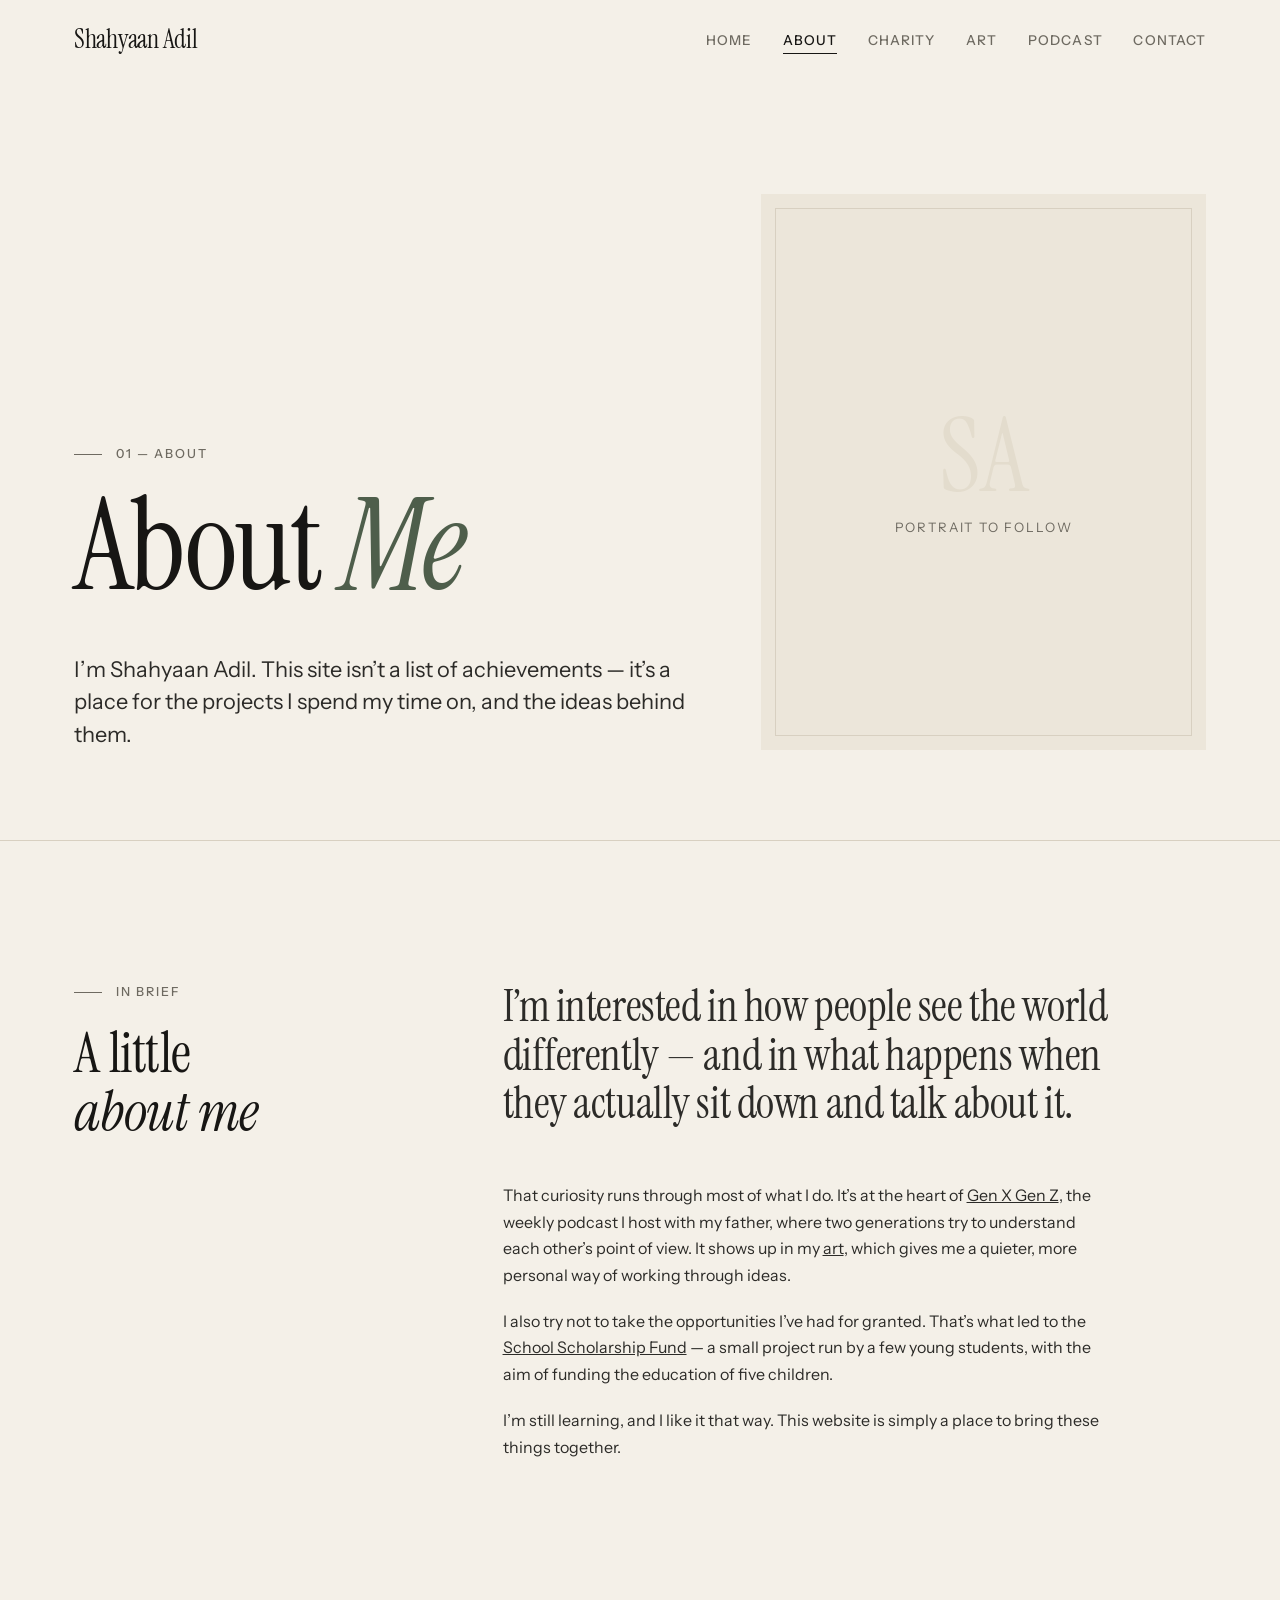
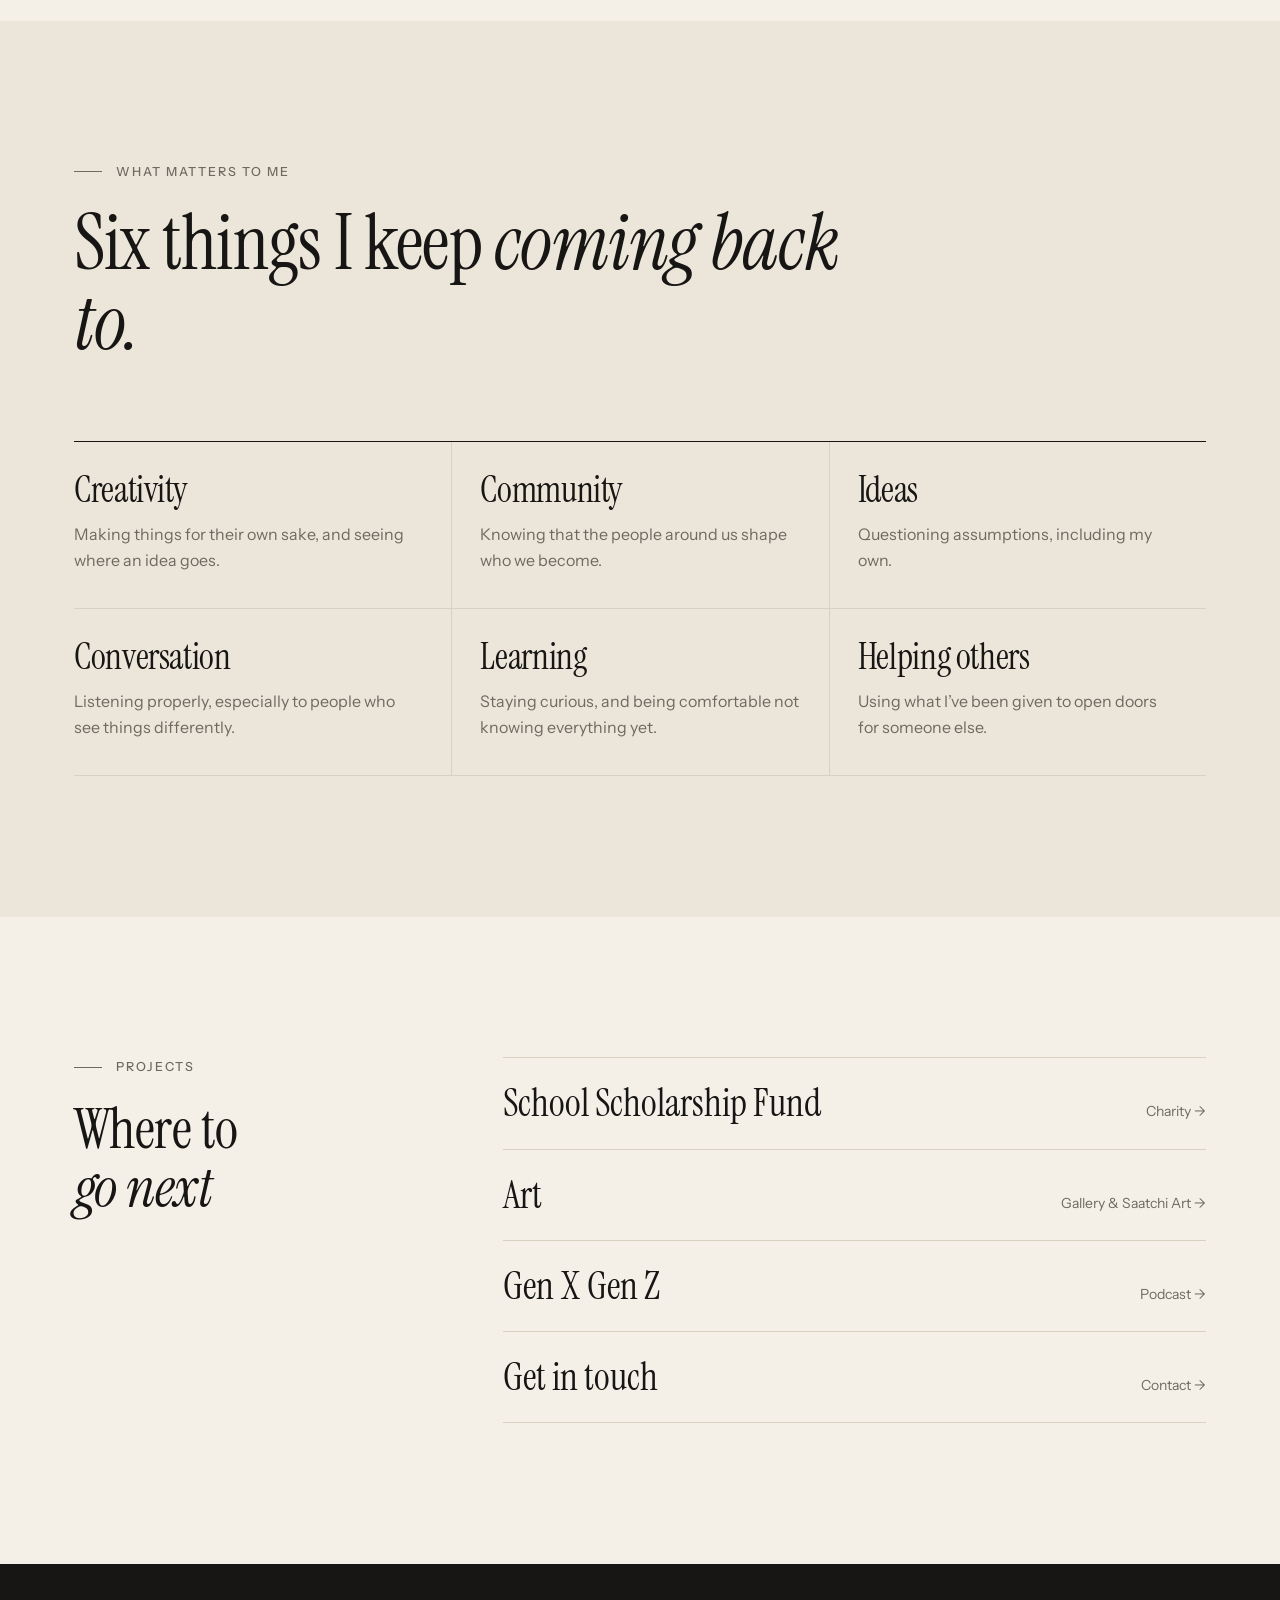
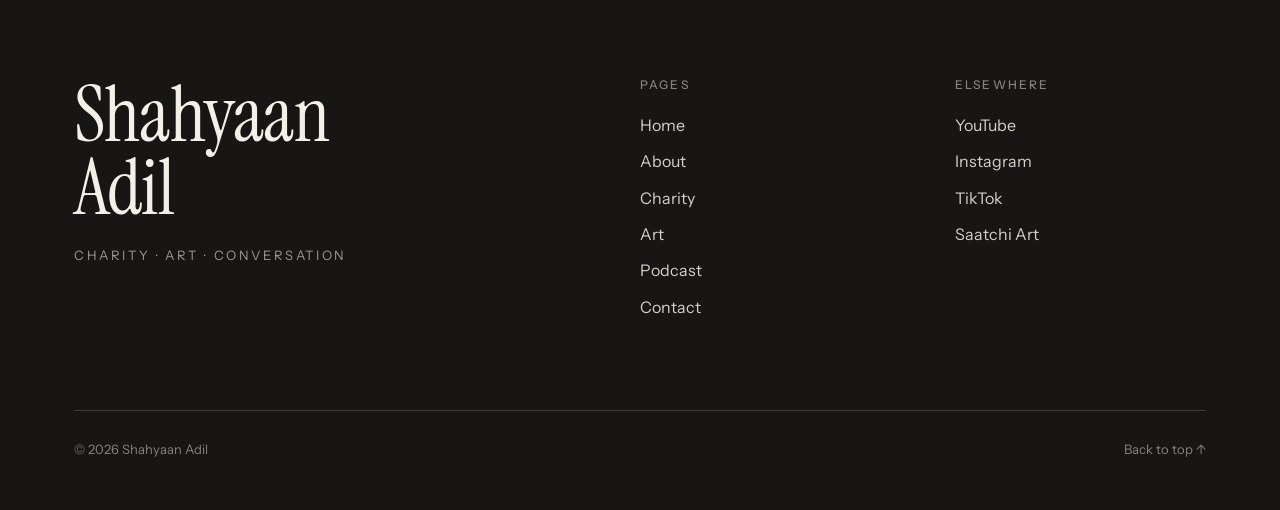
==== about/index.html @ b385e1f0 "Move About page into about/ folder" ====
<!DOCTYPE html>
<html lang="en-GB">
<head>
  <meta charset="utf-8">
  <meta name="viewport" content="width=device-width, initial-scale=1">
  <title>About Me | Shahyaan Adil</title>
  <meta name="description" content="About Shahyaan Adil — creativity, community, ideas and conversation, and the projects that bring them together.">
  <link rel="canonical" href="https://www.shahyaanadil.com/about/">

  <meta property="og:type" content="website">
  <meta property="og:site_name" content="Shahyaan Adil">
  <meta property="og:title" content="About Me | Shahyaan Adil">
  <meta property="og:description" content="About Shahyaan Adil — creativity, community, ideas and conversation, and the projects that bring them together.">
  <meta property="og:url" content="https://www.shahyaanadil.com/about/">
  <meta property="og:locale" content="en_GB">
  <meta name="twitter:card" content="summary">
  <meta name="twitter:title" content="About Me | Shahyaan Adil">
  <meta name="twitter:description" content="About Shahyaan Adil — creativity, community, ideas and conversation, and the projects that bring them together.">

  <meta name="theme-color" content="#F4F0E8">
  <link rel="icon" href="../assets/favicon.svg" type="image/svg+xml">

  <link rel="preconnect" href="https://fonts.googleapis.com">
  <link rel="preconnect" href="https://fonts.gstatic.com" crossorigin>
  <link rel="stylesheet" href="https://fonts.googleapis.com/css2?family=Instrument+Sans:wght@400;500;600&amp;family=Instrument+Serif:ital@0;1&amp;display=swap">
  <link rel="stylesheet" href="../style.css">
  <script>document.documentElement.classList.add("js");</script>
</head>
<body>
  <a class="skip" href="#main">Skip to content</a>

  <header class="site-header">
    <div class="wrap header-inner">
      <a class="wordmark" href="../">Shahyaan Adil</a>
      <button class="nav-toggle" type="button" aria-expanded="false" aria-controls="site-nav">
        <span class="nav-toggle-label">Menu</span><span class="bars" aria-hidden="true"></span>
      </button>
      <nav id="site-nav" class="site-nav" aria-label="Main">
        <ul>
        <li><a href="../">Home</a></li>
        <li><a href="../about/" aria-current="page">About</a></li>
        <li><a href="../charity/">Charity</a></li>
        <li><a href="../art/">Art</a></li>
        <li><a href="../podcast/">Podcast</a></li>
        <li><a href="../contact/">Contact</a></li>
        </ul>
      </nav>
    </div>
  </header>

  <main id="main">
    <section class="page-hero">
      <div class="wrap page-hero__grid">
        <div>
          <p class="eyebrow reveal">01 — About</p>
          <h1 class="reveal d1">About <em>Me</em></h1>
          <p class="lede reveal d2">I&rsquo;m Shahyaan Adil. This site isn&rsquo;t a list of achievements &mdash; it&rsquo;s a place for the projects I spend my time on, and the ideas behind them.</p>
        </div>

        <!--
          PORTRAIT
          To add your photograph:
          1. Upload it to the assets folder, e.g. assets/portrait.jpg
          2. Replace the <div class="portrait__placeholder">…</div> below with:
             <img src="../assets/portrait.jpg" alt="Portrait of Shahyaan Adil">
        -->
        <figure class="portrait reveal d2" style="margin:0">
          <div class="portrait__placeholder">
            <span class="initials" aria-hidden="true">SA</span>
            <span>Portrait to follow</span>
          </div>
        </figure>
      </div>
    </section>

    <section class="section section--rule">
      <div class="wrap split">
        <div class="split__label reveal">
          <p class="eyebrow">In brief</p>
          <h2>A little<br><em>about me</em></h2>
        </div>
        <div class="prose reveal d1">
          <p class="serif-lg">I&rsquo;m interested in how people see the world differently &mdash; and in what happens when they actually sit down and talk about it.</p>
          <p>That curiosity runs through most of what I do. It&rsquo;s at the heart of <a href="../podcast/">Gen X Gen Z</a>, the weekly podcast I host with my father, where two generations try to understand each other&rsquo;s point of view. It shows up in my <a href="../art/">art</a>, which gives me a quieter, more personal way of working through ideas.</p>
          <p>I also try not to take the opportunities I&rsquo;ve had for granted. That&rsquo;s what led to the <a href="../charity/">School Scholarship Fund</a> &mdash; a small project run by a few young students, with the aim of funding the education of five children.</p>
          <p>I&rsquo;m still learning, and I like it that way. This website is simply a place to bring these things together.</p>
        </div>
      </div>
    </section>

    <section class="section section--panel">
      <div class="wrap">
        <div class="section-head reveal">
          <p class="eyebrow">What matters to me</p>
          <h2>Six things I keep <em>coming back to.</em></h2>
        </div>
        <ul class="values">
          <li class="reveal"><h3>Creativity</h3><p>Making things for their own sake, and seeing where an idea goes.</p></li>
          <li class="reveal d1"><h3>Community</h3><p>Knowing that the people around us shape who we become.</p></li>
          <li class="reveal d2"><h3>Ideas</h3><p>Questioning assumptions, including my own.</p></li>
          <li class="reveal"><h3>Conversation</h3><p>Listening properly, especially to people who see things differently.</p></li>
          <li class="reveal d1"><h3>Learning</h3><p>Staying curious, and being comfortable not knowing everything yet.</p></li>
          <li class="reveal d2"><h3>Helping others</h3><p>Using what I&rsquo;ve been given to open doors for someone else.</p></li>
        </ul>
      </div>
    </section>

    <section class="section">
      <div class="wrap split">
        <div class="split__label reveal">
          <p class="eyebrow">Projects</p>
          <h2>Where to<br><em>go next</em></h2>
        </div>
        <ul class="project-links reveal d1">
          <li><a href="../charity/"><span class="name">School Scholarship Fund</span><span class="meta">Charity &rarr;</span></a></li>
          <li><a href="../art/"><span class="name">Art</span><span class="meta">Gallery &amp; Saatchi Art &rarr;</span></a></li>
          <li><a href="../podcast/"><span class="name">Gen X Gen Z</span><span class="meta">Podcast &rarr;</span></a></li>
          <li><a href="../contact/"><span class="name">Get in touch</span><span class="meta">Contact &rarr;</span></a></li>
        </ul>
      </div>
    </section>
  </main>

  <footer class="site-footer">
    <div class="wrap">
      <div class="footer-top">
        <div class="footer-brand">
          <a class="footer-mark" href="../">Shahyaan<br>Adil</a>
          <p class="footer-line">Charity · Art · Conversation</p>
        </div>
        <nav class="footer-col" aria-label="Footer">
          <h2>Pages</h2>
          <ul>
            <li><a href="../">Home</a></li>
            <li><a href="../about/">About</a></li>
            <li><a href="../charity/">Charity</a></li>
            <li><a href="../art/">Art</a></li>
            <li><a href="../podcast/">Podcast</a></li>
            <li><a href="../contact/">Contact</a></li>
          </ul>
        </nav>
        <div class="footer-col">
          <h2>Elsewhere</h2>
          <ul>
            <li><a href="https://www.youtube.com/@GenXGenZPod" target="_blank" rel="noopener">YouTube</a></li>
            <li><a href="https://www.instagram.com/genxgenzpod/" target="_blank" rel="noopener">Instagram</a></li>
            <li><a href="https://www.tiktok.com/@genxgenzpod" target="_blank" rel="noopener">TikTok</a></li>
            <li><a href="https://www.saatchiart.com/account/profile/2300161" target="_blank" rel="noopener">Saatchi Art</a></li>
          </ul>
        </div>
      </div>
      <div class="footer-bottom">
        <p>&copy; 2026 Shahyaan Adil</p>
        <p><a href="#main">Back to top &uarr;</a></p>
      </div>
    </div>
  </footer>

  <script src="../script.js" defer></script>
</body>
</html>
---- style.css ----
/* =========================================================
   Shahyaan Adil — shared stylesheet
   Used by every page. Edit colours and fonts in :root below.
   ========================================================= */

:root {
  --paper: #F4F0E8;      /* warm off-white background */
  --paper-2: #ECE6DA;    /* slightly deeper panel tone */
  --paper-3: #E3DCCD;
  --ink: #171614;        /* near-black */
  --charcoal: #2C2B28;
  --muted: #6E6A61;      /* secondary text */
  --line: #D8D0C1;       /* hairlines */
  --accent: #4E5E4B;     /* muted green */
  --accent-deep: #3B4939;
  --accent-soft: #DDE1D3;

  --serif: "Instrument Serif", "Iowan Old Style", "Palatino Linotype", Georgia, serif;
  --sans: "Instrument Sans", system-ui, -apple-system, "Segoe UI", Roboto, sans-serif;

  --wrap: 1260px;
  --gutter: clamp(20px, 5vw, 64px);
  --section: clamp(72px, 11vw, 160px);
  --ease: cubic-bezier(.2, .7, .2, 1);
}

/* ---------- Base ---------- */
*, *::before, *::after { box-sizing: border-box; }

html { -webkit-text-size-adjust: 100%; scroll-behavior: smooth; }

body {
  margin: 0;
  background: var(--paper);
  color: var(--ink);
  font-family: var(--sans);
  font-size: clamp(16px, 1.05vw, 18px);
  line-height: 1.65;
  -webkit-font-smoothing: antialiased;
  -moz-osx-font-smoothing: grayscale;
  overflow-x: hidden;
  text-rendering: optimizeLegibility;
}

img, video, iframe { max-width: 100%; display: block; }
img { height: auto; }

a { color: inherit; }

h1, h2, h3, h4 {
  font-family: var(--serif);
  font-weight: 400;
  line-height: 1.04;
  letter-spacing: -0.01em;
  margin: 0;
  overflow-wrap: break-word;
}

p { margin: 0 0 1.1em; }
p:last-child { margin-bottom: 0; }

em { font-style: italic; }

::selection { background: var(--accent); color: var(--paper); }

:focus-visible { outline: 2px solid var(--accent); outline-offset: 4px; }

.wrap {
  width: 100%;
  max-width: var(--wrap);
  margin: 0 auto;
  padding: 0 var(--gutter);
}

.visually-hidden {
  position: absolute !important;
  width: 1px; height: 1px;
  overflow: hidden; clip: rect(0 0 0 0);
  white-space: nowrap;
}

.skip {
  position: absolute; left: -9999px; top: 0;
  background: var(--ink); color: var(--paper);
  padding: 10px 16px; z-index: 300; text-decoration: none;
}
.skip:focus { left: 16px; top: 16px; }

/* ---------- Small type ---------- */
.eyebrow {
  font-size: 12.5px;
  font-weight: 500;
  letter-spacing: .16em;
  text-transform: uppercase;
  color: var(--muted);
  margin: 0 0 22px;
  display: flex;
  align-items: center;
  gap: 14px;
}
.eyebrow::before {
  content: "";
  width: 28px; height: 1px;
  background: currentColor;
  flex: none;
}

.lede {
  font-size: clamp(19px, 1.7vw, 24px);
  line-height: 1.5;
  color: var(--charcoal);
  max-width: 34em;
}

.prose { max-width: 38em; color: var(--charcoal); }
.prose p { margin-bottom: 1.25em; }

.serif-lg {
  font-family: var(--serif);
  font-size: clamp(30px, 3.4vw, 48px);
  line-height: 1.12;
  letter-spacing: -0.01em;
}

/* ---------- Header & navigation ---------- */
.site-header {
  position: sticky;
  top: 0;
  z-index: 100;
  border-bottom: 1px solid transparent;
  transition: border-color .3s var(--ease);
}
/* Blur lives on a pseudo-element so the mobile menu can be position: fixed */
.site-header::before {
  content: "";
  position: absolute; inset: 0;
  background: rgba(244, 240, 232, .86);
  -webkit-backdrop-filter: saturate(1.2) blur(12px);
  backdrop-filter: saturate(1.2) blur(12px);
  z-index: -1;
}
.site-header.is-scrolled { border-bottom-color: var(--line); }

.header-inner {
  display: flex;
  align-items: center;
  justify-content: space-between;
  height: 78px;
  gap: 24px;
}

.wordmark {
  font-family: var(--serif);
  font-size: 26px;
  line-height: 1;
  text-decoration: none;
  letter-spacing: -0.01em;
  white-space: nowrap;
  position: relative;
  z-index: 102;
}

.site-nav ul {
  list-style: none;
  margin: 0; padding: 0;
  display: flex;
  gap: clamp(18px, 2.4vw, 38px);
}
.site-nav a {
  font-size: 13.5px;
  font-weight: 500;
  letter-spacing: .08em;
  text-transform: uppercase;
  text-decoration: none;
  color: var(--muted);
  position: relative;
  padding: 6px 0;
  transition: color .3s var(--ease);
}
.site-nav a::after {
  content: "";
  position: absolute; left: 0; right: 0; bottom: 0;
  height: 1px;
  background: currentColor;
  transform: scaleX(0);
  transform-origin: right;
  transition: transform .5s var(--ease);
}
.site-nav a:hover,
.site-nav a[aria-current="page"] { color: var(--ink); }
.site-nav a:hover::after,
.site-nav a[aria-current="page"]::after { transform: scaleX(1); transform-origin: left; }

.nav-toggle { display: none; }

@media (max-width: 880px) {
  .nav-toggle {
    display: inline-flex;
    align-items: center;
    gap: 12px;
    background: none; border: 0;
    padding: 12px 0;
    font: inherit;
    font-size: 12.5px;
    font-weight: 500;
    letter-spacing: .14em;
    text-transform: uppercase;
    color: var(--ink);
    cursor: pointer;
    position: relative;
    z-index: 102;
  }
  .bars { width: 24px; height: 10px; position: relative; display: block; }
  .bars::before, .bars::after {
    content: "";
    position: absolute; left: 0; right: 0;
    height: 1.5px;
    background: currentColor;
    transition: transform .45s var(--ease), top .45s var(--ease);
  }
  .bars::before { top: 0; }
  .bars::after { top: 8.5px; }
  .nav-open .bars::before { top: 4.25px; transform: rotate(45deg); }
  .nav-open .bars::after { top: 4.25px; transform: rotate(-45deg); }

  .site-nav {
    position: fixed; inset: 0;
    background: var(--paper);
    z-index: 101;
    display: flex;
    flex-direction: column;
    justify-content: center;
    padding: 110px var(--gutter) 56px;
    opacity: 0;
    visibility: hidden;
    transition: opacity .4s var(--ease), visibility 0s linear .4s;
    overflow-y: auto;
  }
  .nav-open .site-nav {
    opacity: 1;
    visibility: visible;
    transition: opacity .4s var(--ease);
  }
  .site-nav ul { flex-direction: column; gap: 2px; }
  .site-nav li {
    transform: translateY(14px);
    opacity: 0;
    transition: transform .55s var(--ease), opacity .55s var(--ease);
  }
  .nav-open .site-nav li { transform: none; opacity: 1; }
  .nav-open .site-nav li:nth-child(2) { transition-delay: .04s; }
  .nav-open .site-nav li:nth-child(3) { transition-delay: .08s; }
  .nav-open .site-nav li:nth-child(4) { transition-delay: .12s; }
  .nav-open .site-nav li:nth-child(5) { transition-delay: .16s; }
  .nav-open .site-nav li:nth-child(6) { transition-delay: .20s; }

  .site-nav a {
    font-family: var(--serif);
    font-size: clamp(42px, 12vw, 68px);
    font-weight: 400;
    text-transform: none;
    letter-spacing: -0.01em;
    line-height: 1.12;
    color: var(--ink);
    display: inline-block;
  }
  .site-nav a::after { bottom: 8px; }
  .site-nav a[aria-current="page"] { font-style: italic; color: var(--accent); }

  body.nav-open { overflow: hidden; }
}

/* ---------- Buttons & links ---------- */
.btn {
  display: inline-flex;
  align-items: center;
  gap: 14px;
  padding: 17px 28px;
  border: 1px solid var(--ink);
  background: var(--ink);
  color: var(--paper);
  font-family: var(--sans);
  font-size: 15px;
  font-weight: 500;
  letter-spacing: .02em;
  text-decoration: none;
  border-radius: 999px;
  transition: background .35s var(--ease), color .35s var(--ease), border-color .35s var(--ease);
  max-width: 100%;
}
.btn .arrow { transition: transform .4s var(--ease); display: inline-block; }
.btn:hover { background: var(--accent); border-color: var(--accent); }
.btn:hover .arrow { transform: translateX(4px); }

.btn--ghost { background: transparent; color: var(--ink); }
.btn--ghost:hover { background: var(--ink); color: var(--paper); border-color: var(--ink); }

.btn--light { background: var(--paper); color: var(--ink); border-color: var(--paper); }
.btn--light:hover { background: transparent; color: var(--paper); border-color: var(--paper); }

.btn--ghost-light { background: transparent; color: var(--paper); border-color: rgba(244,240,232,.45); }
.btn--ghost-light:hover { background: var(--paper); color: var(--ink); border-color: var(--paper); }

.btn-row { display: flex; flex-wrap: wrap; gap: 12px; }

.text-link {
  display: inline-flex;
  align-items: center;
  gap: 10px;
  font-size: 14px;
  font-weight: 500;
  letter-spacing: .08em;
  text-transform: uppercase;
  text-decoration: none;
  padding-bottom: 4px;
  border-bottom: 1px solid currentColor;
}
.text-link .arrow { transition: transform .4s var(--ease); }
.text-link:hover .arrow { transform: translateX(4px); }

/* ---------- Page transitions & reveal ---------- */
main { animation: page-in .7s var(--ease) both; }
@keyframes page-in {
  from { opacity: 0; transform: translateY(8px); }
  to   { opacity: 1; transform: none; }
}

.js .reveal {
  opacity: 0;
  transform: translateY(22px);
  transition: opacity .9s var(--ease), transform .9s var(--ease);
}
.js .reveal.is-in { opacity: 1; transform: none; }
.js .reveal.d1 { transition-delay: .08s; }
.js .reveal.d2 { transition-delay: .16s; }
.js .reveal.d3 { transition-delay: .24s; }

@media (prefers-reduced-motion: reduce) {
  html { scroll-behavior: auto; }
  main { animation: none; }
  .js .reveal { opacity: 1; transform: none; transition: none; }
  *, *::before, *::after { transition-duration: .01ms !important; animation-duration: .01ms !important; }
}

/* ---------- Sections ---------- */
.section { padding: var(--section) 0; }
.section--tight { padding: calc(var(--section) * .6) 0; }
.section--rule { border-top: 1px solid var(--line); }
.section--panel { background: var(--paper-2); }
.section--dark { background: var(--ink); color: var(--paper); }
.section--dark .eyebrow { color: rgba(244,240,232,.6); }
.section--dark .lede, .section--dark .prose { color: rgba(244,240,232,.82); }

.section-head { margin-bottom: clamp(40px, 6vw, 80px); max-width: 52rem; }
.section-head h2 { font-size: clamp(40px, 6vw, 84px); }

/* Two-column editorial split: label on the left, content on the right */
.split {
  display: grid;
  grid-template-columns: minmax(0, 4fr) minmax(0, 8fr);
  gap: clamp(32px, 6vw, 96px);
  align-items: start;
}
.split__label { position: sticky; top: 110px; }
.split__label h2 { font-size: clamp(36px, 4.4vw, 60px); }

@media (max-width: 880px) {
  .split { grid-template-columns: 1fr; }
  .split__label { position: static; }
}

/* ---------- Home hero ---------- */
.hero { padding: clamp(56px, 10vw, 140px) 0 clamp(64px, 9vw, 120px); }

.display {
  font-size: clamp(54px, 14.2vw, 214px);
  line-height: .9;
  letter-spacing: -0.02em;
  text-transform: uppercase;
}
.display .line { display: block; }
.display em { font-style: italic; color: var(--accent); }
.display .line--indent { padding-left: clamp(0px, 14vw, 240px); }

.hero-foot {
  margin-top: clamp(48px, 7vw, 96px);
  padding-top: 28px;
  border-top: 1px solid var(--line);
  display: grid;
  grid-template-columns: minmax(0, 5fr) minmax(0, 7fr);
  gap: clamp(28px, 5vw, 80px);
  align-items: start;
}
.tagline {
  font-family: var(--serif);
  font-size: clamp(30px, 3.4vw, 46px);
  line-height: 1.1;
  margin: 0;
}
.tagline span { display: block; }
.tagline span:nth-child(2) { font-style: italic; color: var(--accent); }

@media (max-width: 760px) {
  .hero-foot { grid-template-columns: 1fr; }
  .display .line--indent { padding-left: 0; }
}

/* ---------- Home index (table of contents) ---------- */
.index-list { list-style: none; margin: 0; padding: 0; border-top: 1px solid var(--ink); }
.index-list a {
  display: grid;
  grid-template-columns: 64px minmax(0, 1fr) auto;
  align-items: baseline;
  gap: 16px;
  padding: clamp(22px, 3vw, 34px) 0;
  border-bottom: 1px solid var(--line);
  text-decoration: none;
  transition: padding .5s var(--ease), color .3s var(--ease);
}
.index-list .num { font-size: 13px; letter-spacing: .1em; color: var(--muted); }
.index-list .title { font-family: var(--serif); font-size: clamp(36px, 5.4vw, 76px); line-height: 1; }
.index-list .desc { font-size: 15px; color: var(--muted); text-align: right; max-width: 22em; }
.index-list a:hover { padding-left: 14px; color: var(--accent); }
.index-list a:hover .title { font-style: italic; }

@media (max-width: 760px) {
  .index-list a { grid-template-columns: 40px minmax(0, 1fr); }
  .index-list .desc { grid-column: 2; text-align: left; }
}

/* ---------- Home preview cards ---------- */
.previews {
  display: grid;
  grid-template-columns: repeat(12, minmax(0, 1fr));
  gap: clamp(14px, 1.6vw, 22px);
}
.card {
  position: relative;
  display: flex;
  flex-direction: column;
  justify-content: space-between;
  min-height: clamp(360px, 38vw, 520px);
  padding: clamp(26px, 3vw, 44px);
  text-decoration: none;
  background: var(--paper-2);
  overflow: hidden;
  isolation: isolate;
  transition: transform .6s var(--ease);
}
.card:hover { transform: translateY(-4px); }
.card__top { display: flex; justify-content: space-between; align-items: baseline; gap: 16px; }
.card__num { font-size: 12.5px; letter-spacing: .16em; text-transform: uppercase; opacity: .7; }
.card h3 { font-size: clamp(38px, 4.4vw, 64px); margin: 0 0 14px; }
.card p { max-width: 26em; opacity: .85; margin-bottom: 22px; }
.card .text-link { align-self: flex-start; }

.card--about   { grid-column: span 5; }
.card--charity { grid-column: span 7; background: var(--accent-soft); }
.card--art     { grid-column: span 7; background: var(--paper-3); }
.card--podcast { grid-column: span 5; background: var(--charcoal); color: var(--paper); }

.card__big {
  font-family: var(--serif);
  font-size: clamp(180px, 24vw, 360px);
  line-height: .8;
  color: var(--accent);
  position: absolute;
  right: clamp(16px, 3vw, 44px);
  top: clamp(40px, 4vw, 60px);
  z-index: -1;
  transition: transform .8s var(--ease);
}
.card--charity:hover .card__big { transform: translateY(-8px); }

.card__xz {
  font-family: var(--serif);
  font-size: clamp(90px, 10vw, 150px);
  line-height: .85;
  position: absolute;
  right: clamp(20px, 3vw, 44px);
  top: clamp(60px, 6vw, 84px);
  z-index: -1;
  opacity: .14;
  text-align: right;
}
.card__xz em { display: block; }

/* Frame motif for the art card (empty frames, not artwork) */
.frames {
  position: absolute;
  right: clamp(20px, 3vw, 44px);
  top: clamp(56px, 6vw, 80px);
  display: flex; gap: 12px; align-items: flex-end;
  z-index: -1;
}
.frames span {
  display: block;
  border: 1px solid rgba(23,22,20,.28);
  background: var(--paper);
  box-shadow: inset 0 0 0 8px var(--paper), inset 0 0 0 9px rgba(23,22,20,.12);
  transition: transform .8s var(--ease);
}
.frames span:nth-child(1) { width: clamp(64px, 7vw, 104px); height: clamp(84px, 9vw, 136px); }
.frames span:nth-child(2) { width: clamp(84px, 9vw, 140px); height: clamp(110px, 12vw, 180px); }
.frames span:nth-child(3) { width: clamp(54px, 6vw, 88px); height: clamp(54px, 6vw, 88px); }
.card--art:hover .frames span:nth-child(1) { transform: translateY(-6px); }
.card--art:hover .frames span:nth-child(2) { transform: translateY(-10px); }
.card--art:hover .frames span:nth-child(3) { transform: translateY(-4px); }

@media (max-width: 960px) {
  .card--about, .card--charity, .card--art, .card--podcast { grid-column: span 12; }
  .card { min-height: 380px; }
}
@media (max-width: 520px) {
  .frames { opacity: .5; }
}

/* ---------- Pull quote band ---------- */
.quote-band { text-align: center; }
.quote-band blockquote {
  margin: 0 auto;
  max-width: 18em;
  font-family: var(--serif);
  font-size: clamp(34px, 5.4vw, 78px);
  line-height: 1.06;
  letter-spacing: -0.01em;
}
.quote-band blockquote em { color: var(--accent); }
.quote-band cite {
  display: block;
  margin-top: 28px;
  font-family: var(--sans);
  font-style: normal;
  font-size: 13px;
  letter-spacing: .16em;
  text-transform: uppercase;
  color: var(--muted);
}

/* ---------- Inner page hero ---------- */
.page-hero { padding: clamp(56px, 9vw, 130px) 0 clamp(48px, 7vw, 96px); }
.page-hero h1 {
  font-size: clamp(54px, 10vw, 156px);
  line-height: .92;
  letter-spacing: -0.02em;
  margin-bottom: clamp(28px, 4vw, 48px);
}
.page-hero h1 em { color: var(--accent); }
.page-hero .subtitle {
  font-family: var(--serif);
  font-style: italic;
  font-size: clamp(26px, 3vw, 40px);
  line-height: 1.15;
  margin: -12px 0 28px;
  color: var(--charcoal);
}
.page-hero__grid {
  display: grid;
  grid-template-columns: minmax(0, 7fr) minmax(0, 5fr);
  gap: clamp(28px, 5vw, 80px);
  align-items: end;
}
@media (max-width: 880px) {
  .page-hero__grid { grid-template-columns: 1fr; }
}

/* ---------- About ---------- */
.portrait {
  aspect-ratio: 4 / 5;
  background: var(--paper-2);
  position: relative;
  overflow: hidden;
}
.portrait img { width: 100%; height: 100%; object-fit: cover; }
.portrait__placeholder {
  position: absolute; inset: 14px;
  border: 1px solid var(--line);
  display: flex; flex-direction: column;
  align-items: center; justify-content: center;
  text-align: center; gap: 8px;
  color: var(--muted);
  font-size: 13px; letter-spacing: .14em; text-transform: uppercase;
}
.portrait__placeholder .initials {
  font-family: var(--serif);
  font-size: clamp(64px, 8vw, 110px);
  letter-spacing: 0;
  text-transform: none;
  color: var(--paper-3);
  line-height: 1;
}

.values {
  list-style: none; margin: 0; padding: 0;
  display: grid;
  grid-template-columns: repeat(3, minmax(0, 1fr));
  border-top: 1px solid var(--ink);
}
.values li {
  padding: 30px 28px 34px 0;
  border-bottom: 1px solid var(--line);
}
.values li:not(:nth-child(3n+1)) { padding-left: 28px; border-left: 1px solid var(--line); }
.values h3 { font-size: clamp(30px, 2.8vw, 40px); margin-bottom: 12px; }
.values p { color: var(--muted); font-size: 16px; }
@media (max-width: 880px) {
  .values { grid-template-columns: 1fr 1fr; }
  .values li:not(:nth-child(3n+1)) { padding-left: 0; border-left: 0; }
  .values li:nth-child(2n) { padding-left: 24px; border-left: 1px solid var(--line); }
}
@media (max-width: 560px) {
  .values { grid-template-columns: 1fr; }
  .values li:nth-child(2n) { padding-left: 0; border-left: 0; }
}

.project-links { list-style: none; margin: 0; padding: 0; border-top: 1px solid var(--line); }
.project-links a {
  display: flex; justify-content: space-between; align-items: baseline; gap: 20px;
  padding: 24px 0;
  border-bottom: 1px solid var(--line);
  text-decoration: none;
  transition: color .3s var(--ease), padding .5s var(--ease);
}
.project-links .name { font-family: var(--serif); font-size: clamp(28px, 3vw, 42px); line-height: 1.1; }
.project-links .meta { font-size: 14px; color: var(--muted); text-align: right; }
.project-links a:hover { color: var(--accent); padding-left: 10px; }

/* ---------- Charity ---------- */
.pillars {
  display: grid;
  grid-template-columns: repeat(4, minmax(0, 1fr));
  border-top: 1px solid var(--ink);
  border-bottom: 1px solid var(--line);
}
.pillar {
  padding: clamp(28px, 3vw, 44px) clamp(18px, 2vw, 32px) clamp(28px, 3vw, 40px);
  display: flex; flex-direction: column; justify-content: space-between;
  min-height: clamp(200px, 20vw, 290px);
}
.pillar + .pillar { border-left: 1px solid var(--line); }
.pillar:first-child { padding-left: 0; }
.pillar__label { font-size: 12.5px; letter-spacing: .16em; text-transform: uppercase; color: var(--muted); }
.pillar__word { font-family: var(--serif); font-size: clamp(34px, 3.6vw, 54px); line-height: 1; }
.pillar__num { font-family: var(--serif); font-size: clamp(110px, 13vw, 200px); line-height: .78; color: var(--accent); }
.pillar__num small { font-size: .26em; color: var(--ink); margin-left: 10px; letter-spacing: 0; }
@media (max-width: 880px) {
  .pillars { grid-template-columns: 1fr 1fr; }
  .pillar:nth-child(3) { border-left: 0; padding-left: 0; }
  .pillar:nth-child(n+3) { border-top: 1px solid var(--line); }
  .pillar:nth-child(2), .pillar:nth-child(4) { padding-right: 0; }
}
@media (max-width: 520px) {
  .pillars { grid-template-columns: 1fr; }
  .pillar { padding-left: 0; padding-right: 0; min-height: 0; gap: 28px; }
  .pillar + .pillar { border-left: 0; border-top: 1px solid var(--line); }
}

.statement {
  margin: 0;
  padding: 0 0 0 clamp(20px, 3vw, 40px);
  border-left: 1px solid var(--accent);
}
.statement p {
  font-family: var(--serif);
  font-size: clamp(22px, 2.2vw, 30px);
  line-height: 1.32;
  color: var(--ink);
  margin-bottom: .8em;
}
.statement p:first-child::first-letter { color: var(--accent); }

.support-grid {
  list-style: none; margin: 0; padding: 0;
  display: grid;
  grid-template-columns: repeat(4, minmax(0, 1fr));
  gap: clamp(14px, 1.6vw, 22px);
}
.support-grid li {
  background: var(--paper);
  padding: clamp(24px, 2.6vw, 36px);
  display: flex; flex-direction: column; gap: 18px;
  min-height: 260px;
}
.support-grid .n { font-size: 13px; letter-spacing: .12em; color: var(--accent); font-weight: 600; }
.support-grid h3 { font-size: clamp(28px, 2.6vw, 38px); margin-top: auto; }
.support-grid p { color: var(--muted); font-size: 16px; }
@media (max-width: 960px) { .support-grid { grid-template-columns: 1fr 1fr; } }
@media (max-width: 520px) { .support-grid { grid-template-columns: 1fr; } .support-grid li { min-height: 0; } }

.callout {
  display: grid;
  grid-template-columns: minmax(0, 7fr) minmax(0, 5fr);
  gap: clamp(28px, 5vw, 80px);
  align-items: end;
}
.callout h2 { font-size: clamp(38px, 5.4vw, 76px); }
@media (max-width: 880px) { .callout { grid-template-columns: 1fr; align-items: start; } }

/* ---------- Art gallery ---------- */
/* Masonry columns: any image shape (portrait, landscape, square) sits naturally */
.gallery {
  columns: 3 280px;
  column-gap: clamp(16px, 2vw, 28px);
}
.artwork {
  break-inside: avoid;
  margin: 0 0 clamp(28px, 3.4vw, 48px);
}
.artwork img {
  width: 100%;
  background: var(--paper-2);
  cursor: zoom-in;
  transition: opacity .4s var(--ease);
}
.artwork img:hover { opacity: .92; }
.art-placeholder {
  position: relative;
  background: var(--paper-2);
  width: 100%;
}
.art-placeholder::before {
  content: "";
  position: absolute; inset: 12px;
  border: 1px solid var(--line);
}
.art-placeholder span {
  position: absolute; inset: 0;
  display: flex; align-items: center; justify-content: center;
  font-size: 12px; letter-spacing: .16em; text-transform: uppercase;
  color: var(--muted);
}
.artwork figcaption {
  display: flex; justify-content: space-between; gap: 16px;
  padding-top: 14px;
  font-size: 14px;
  color: var(--muted);
}
.artwork figcaption strong {
  font-family: var(--serif);
  font-weight: 400;
  font-size: 21px;
  color: var(--ink);
  line-height: 1.2;
}

.saatchi-band {
  display: flex; flex-wrap: wrap;
  justify-content: space-between; align-items: center;
  gap: 28px;
}
.saatchi-band h2 { font-size: clamp(34px, 4.6vw, 64px); max-width: 14em; }

/* Lightbox */
.lightbox {
  position: fixed; inset: 0; z-index: 400;
  background: rgba(23,22,20,.94);
  display: flex; align-items: center; justify-content: center;
  padding: clamp(16px, 5vw, 64px);
  opacity: 0; visibility: hidden;
  transition: opacity .35s var(--ease), visibility 0s linear .35s;
}
.lightbox.is-open { opacity: 1; visibility: visible; transition: opacity .35s var(--ease); }
.lightbox img { max-height: 86vh; width: auto; max-width: 100%; object-fit: contain; }
.lightbox figure { margin: 0; text-align: center; }
.lightbox figcaption { color: rgba(244,240,232,.75); font-size: 14px; margin-top: 14px; }
.lightbox__close {
  position: absolute; top: 18px; right: 18px;
  background: none; border: 1px solid rgba(244,240,232,.4); color: var(--paper);
  border-radius: 999px; padding: 10px 18px;
  font: inherit; font-size: 13px; letter-spacing: .12em; text-transform: uppercase;
  cursor: pointer;
}
.lightbox__close:hover { background: var(--paper); color: var(--ink); }

/* ---------- Podcast ---------- */
.pod-hero { background: var(--ink); color: var(--paper); overflow: hidden; position: relative; }
.pod-hero .eyebrow { color: rgba(244,240,232,.6); }
.pod-hero h1 em { color: #A9B6A3; }
.pod-hero .subtitle { color: rgba(244,240,232,.9); }
.pod-hero .lede { color: rgba(244,240,232,.78); }
.pod-hero__glyphs {
  position: absolute;
  right: -2vw; bottom: -6vw;
  font-family: var(--serif);
  font-size: clamp(220px, 34vw, 520px);
  line-height: .8;
  color: rgba(244,240,232,.05);
  pointer-events: none;
  white-space: nowrap;
  user-select: none;
}
.pod-hero__glyphs em { color: rgba(169,182,163,.09); }
.pod-hero .wrap { position: relative; }

.hosts {
  display: flex; flex-wrap: wrap; align-items: baseline; gap: 6px 14px;
  font-size: 14px; letter-spacing: .12em; text-transform: uppercase;
  color: rgba(244,240,232,.65);
}
.hosts strong {
  font-family: var(--serif); font-weight: 400;
  font-size: clamp(24px, 2.4vw, 32px);
  letter-spacing: 0; text-transform: none;
  color: var(--paper);
}

.weekly {
  display: inline-flex; align-items: center; gap: 12px;
  font-size: 14px; font-weight: 500; letter-spacing: .1em; text-transform: uppercase;
}
.weekly::before {
  content: "";
  width: 8px; height: 8px; border-radius: 50%;
  background: #A9B6A3;
  box-shadow: 0 0 0 0 rgba(169,182,163,.6);
  animation: pulse 2.4s infinite;
}
@keyframes pulse {
  0% { box-shadow: 0 0 0 0 rgba(169,182,163,.55); }
  70% { box-shadow: 0 0 0 10px rgba(169,182,163,0); }
  100% { box-shadow: 0 0 0 0 rgba(169,182,163,0); }
}

.pod-copy p {
  font-family: var(--serif);
  font-size: clamp(22px, 2.2vw, 30px);
  line-height: 1.32;
  margin-bottom: .8em;
}
.pod-copy p.short { font-style: italic; color: var(--accent); }

.episodes {
  display: grid;
  grid-template-columns: repeat(3, minmax(0, 1fr));
  gap: clamp(16px, 2vw, 28px);
}
.episode h3 { font-size: 24px; margin-top: 16px; line-height: 1.2; }
.episode p { font-size: 15px; color: var(--muted); margin-top: 6px; }
.video-frame {
  position: relative;
  aspect-ratio: 16 / 9;
  background: var(--paper-3);
  overflow: hidden;
}
.video-frame iframe { position: absolute; inset: 0; width: 100%; height: 100%; border: 0; }
.video-frame .slot {
  position: absolute; inset: 0;
  display: flex; align-items: center; justify-content: center; gap: 12px;
  font-size: 12px; letter-spacing: .16em; text-transform: uppercase; color: var(--muted);
}
.video-frame .slot::before {
  content: "";
  width: 0; height: 0;
  border-left: 12px solid currentColor;
  border-top: 7px solid transparent;
  border-bottom: 7px solid transparent;
}
@media (max-width: 880px) { .episodes { grid-template-columns: 1fr 1fr; } }
@media (max-width: 560px) { .episodes { grid-template-columns: 1fr; } }

/* ---------- Contact ---------- */
.email-slot {
  font-family: var(--serif);
  font-size: clamp(32px, 4.6vw, 64px);
  line-height: 1.1;
  overflow-wrap: anywhere;
}
.email-slot a { text-decoration: none; border-bottom: 1px solid var(--line); transition: border-color .3s, color .3s; }
.email-slot a:hover { color: var(--accent); border-color: var(--accent); }
.email-slot .pending { color: var(--muted); font-style: italic; }

.link-list { list-style: none; margin: 0; padding: 0; border-top: 1px solid var(--ink); }
.link-list a {
  display: grid;
  grid-template-columns: minmax(0, 1fr) auto;
  align-items: baseline;
  gap: 4px 20px;
  padding: 24px 0;
  border-bottom: 1px solid var(--line);
  text-decoration: none;
  transition: color .3s var(--ease), padding .5s var(--ease);
}
.link-list .name { font-family: var(--serif); font-size: clamp(28px, 3vw, 42px); line-height: 1.1; }
.link-list .handle { font-size: 14px; color: var(--muted); }
.link-list .go { font-size: 20px; grid-row: 1 / span 2; grid-column: 2; align-self: center; transition: transform .4s var(--ease); }
.link-list a:hover { color: var(--accent); padding-left: 10px; }
.link-list a:hover .go { transform: translate(3px, -3px); }

/* ---------- Footer ---------- */
.site-footer {
  background: var(--ink);
  color: var(--paper);
  padding: clamp(64px, 9vw, 120px) 0 36px;
}
.footer-top {
  display: grid;
  grid-template-columns: minmax(0, 6fr) minmax(0, 3fr) minmax(0, 3fr);
  gap: clamp(36px, 5vw, 72px);
  padding-bottom: clamp(48px, 7vw, 96px);
  border-bottom: 1px solid rgba(244,240,232,.16);
}
.footer-mark {
  font-family: var(--serif);
  font-size: clamp(46px, 6vw, 88px);
  line-height: .95;
  letter-spacing: -0.01em;
  text-decoration: none;
  display: inline-block;
}
.footer-line {
  margin-top: 20px;
  font-size: 13px;
  letter-spacing: .2em;
  text-transform: uppercase;
  color: rgba(244,240,232,.6);
}
.footer-col h2 {
  font-family: var(--sans);
  font-size: 12px;
  font-weight: 500;
  letter-spacing: .18em;
  text-transform: uppercase;
  color: rgba(244,240,232,.5);
  margin-bottom: 20px;
}
.footer-col ul { list-style: none; margin: 0; padding: 0; display: grid; gap: 10px; }
.footer-col a {
  text-decoration: none;
  color: rgba(244,240,232,.86);
  font-size: 16px;
  transition: color .3s var(--ease);
}
.footer-col a:hover { color: #A9B6A3; }
.footer-bottom {
  display: flex; flex-wrap: wrap; justify-content: space-between; gap: 12px;
  padding-top: 28px;
  font-size: 13px;
  color: rgba(244,240,232,.5);
}
.footer-bottom a { text-decoration: none; }
.footer-bottom a:hover { color: var(--paper); }

@media (max-width: 760px) {
  .footer-top { grid-template-columns: 1fr 1fr; }
  .footer-brand { grid-column: 1 / -1; }
}

/* ---------- 404 ---------- */
.notfound { min-height: 62vh; display: flex; align-items: center; }
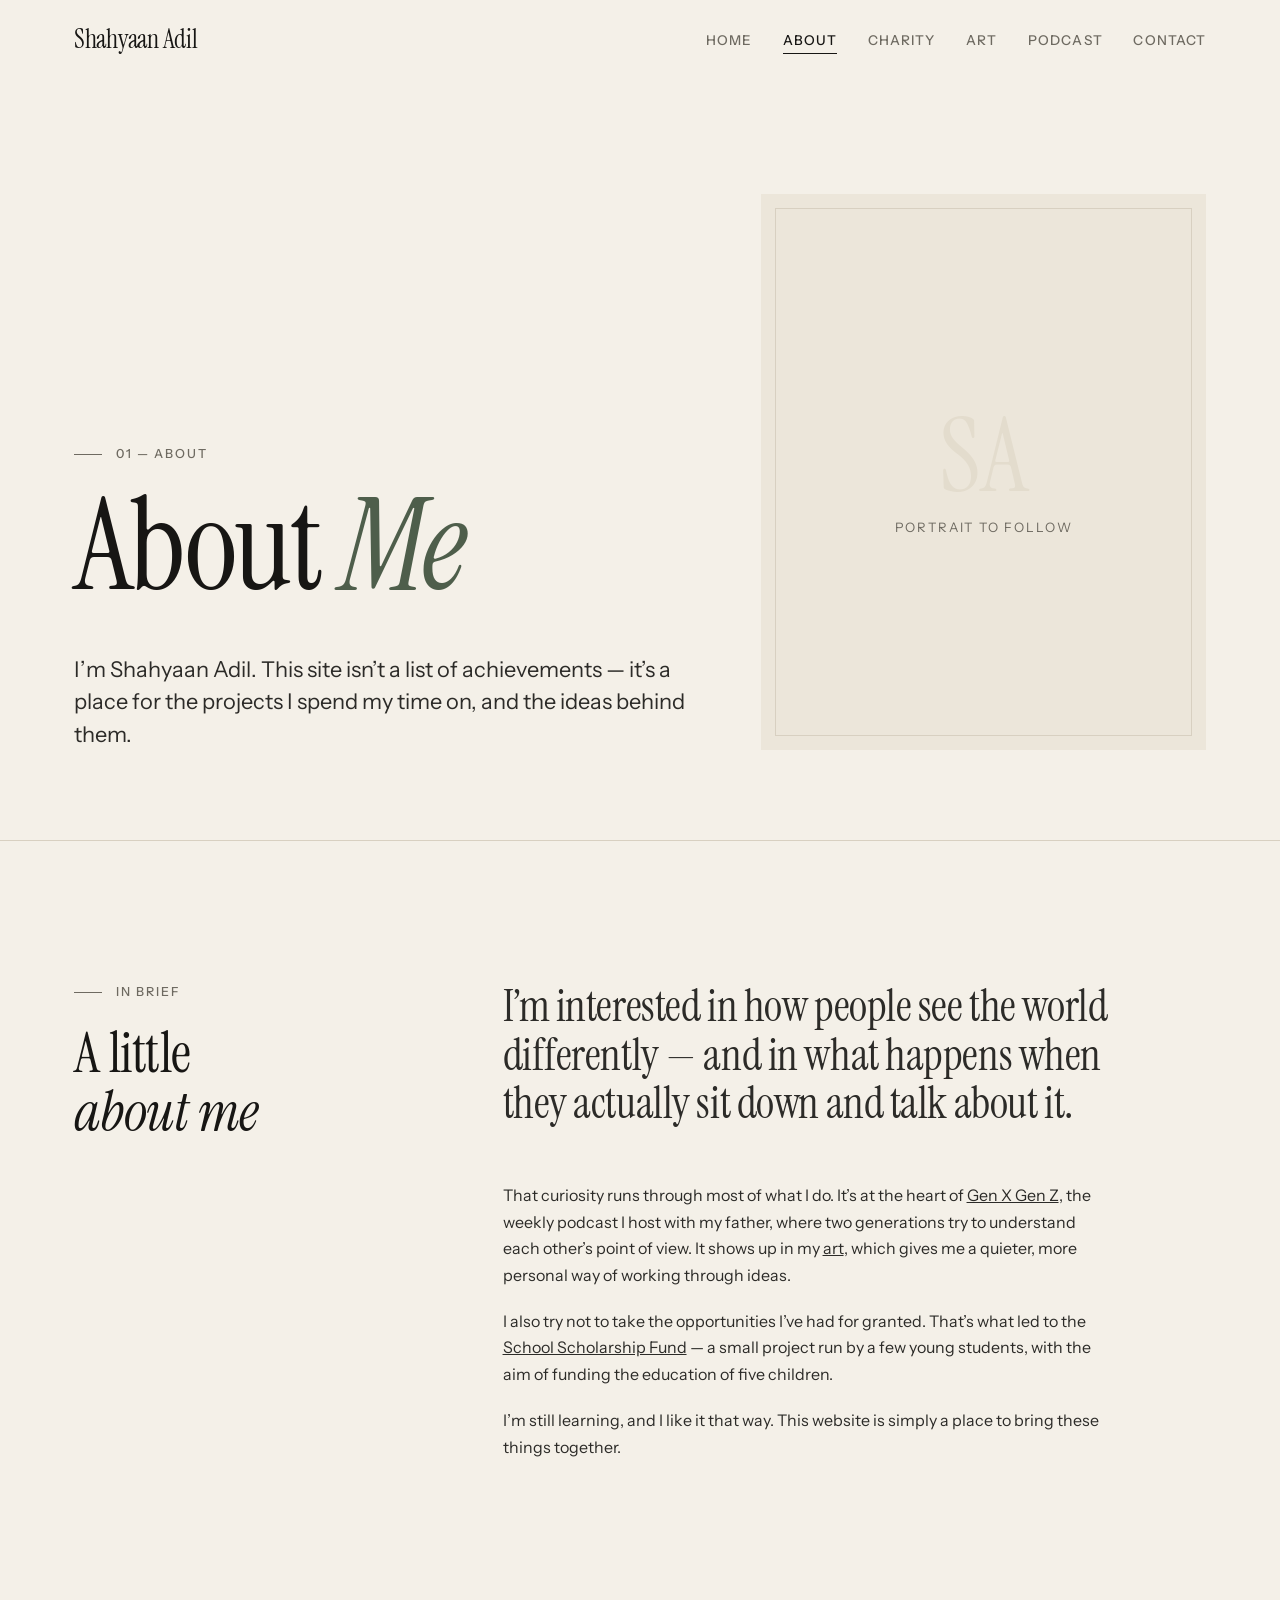
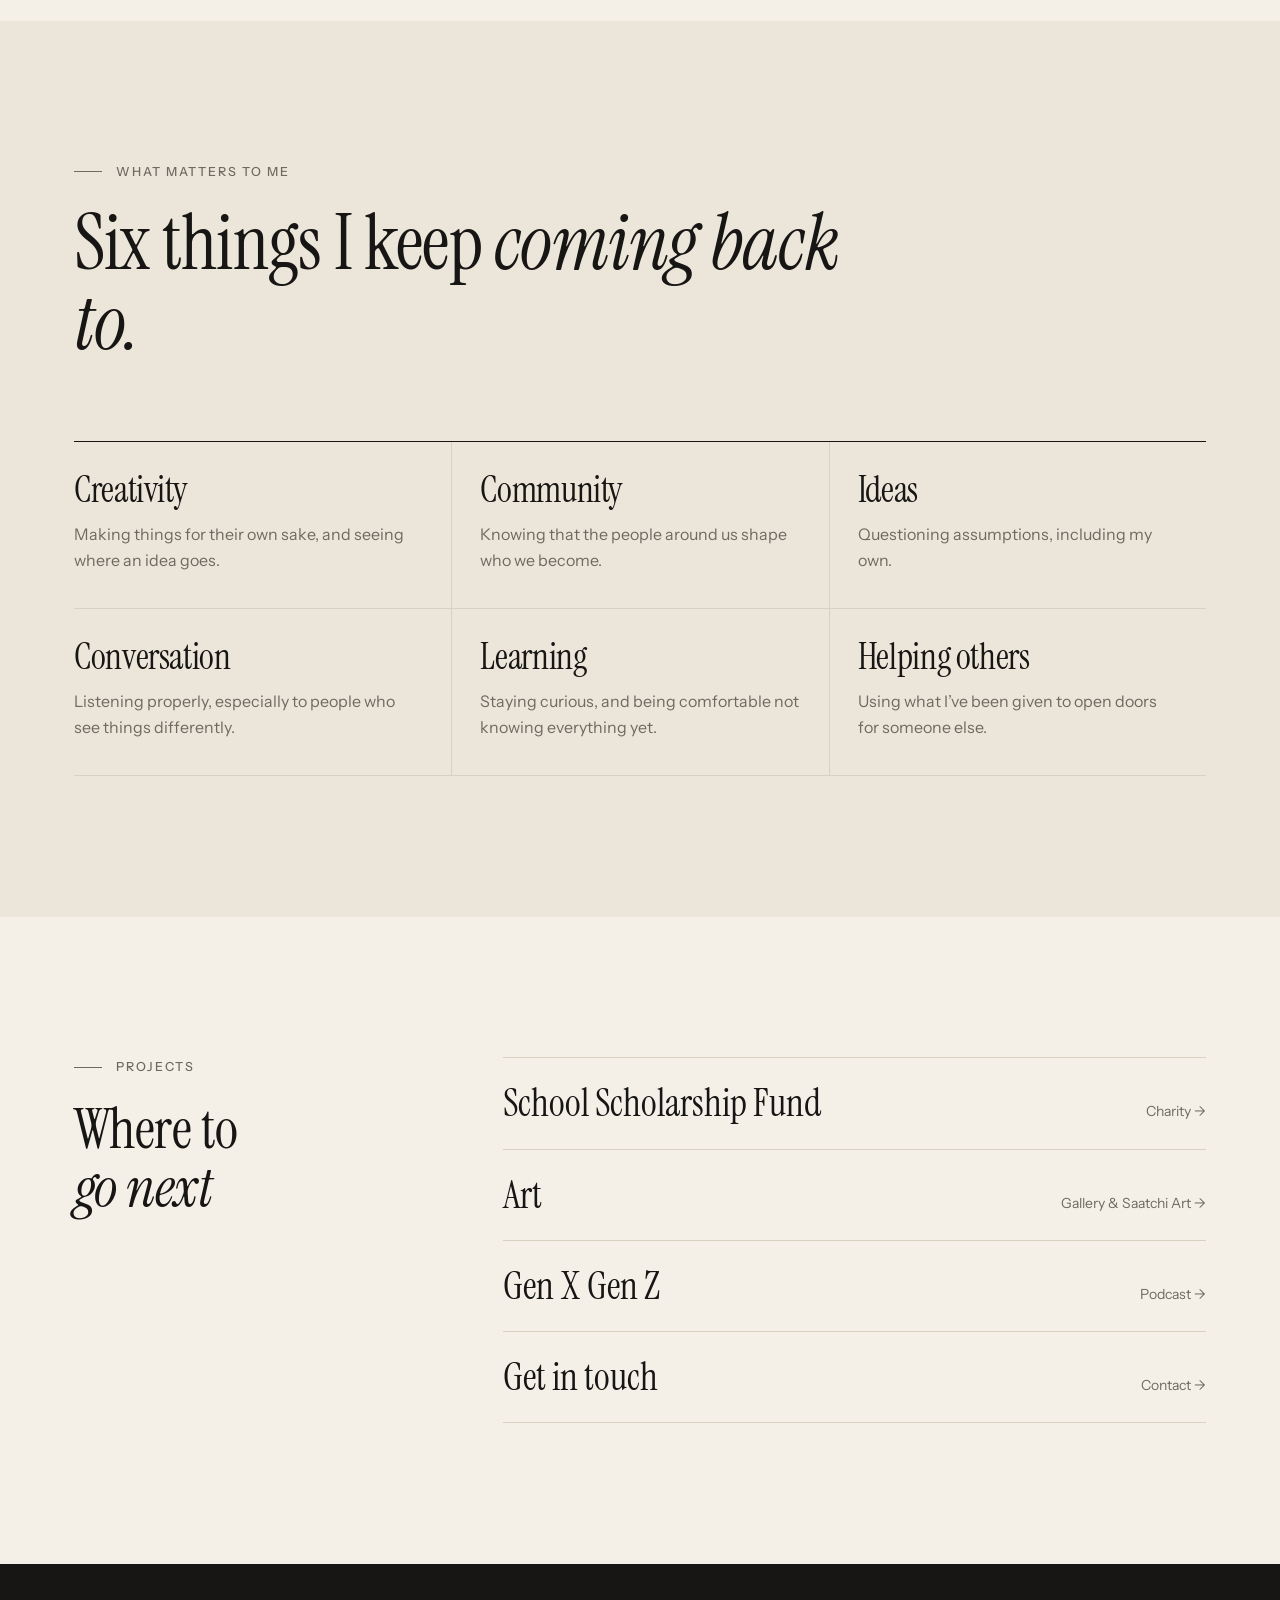
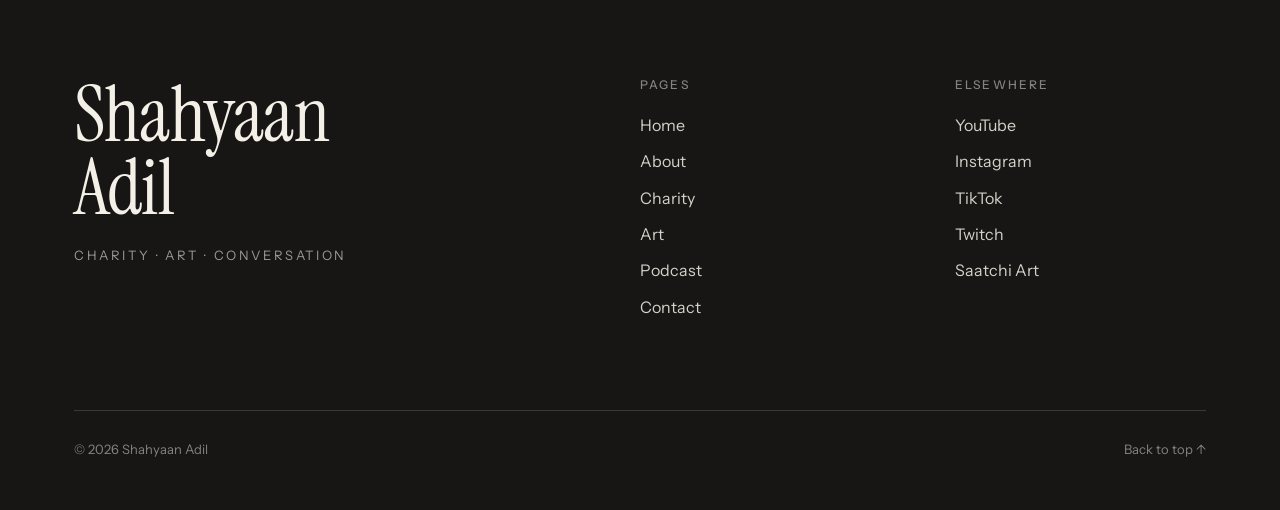
==== commit 9c554ecc: "Add Twitch link to footer (About page)" ====
--- a/about/index.html
+++ b/about/index.html
@@ -5,13 +5,13 @@
   <meta name="viewport" content="width=device-width, initial-scale=1">
   <title>About Me | Shahyaan Adil</title>
   <meta name="description" content="About Shahyaan Adil — creativity, community, ideas and conversation, and the projects that bring them together.">
-  <link rel="canonical" href="https://www.shahyaanadil.com/about/">
+  <link rel="canonical" href="https://shahyaanadil.com/about/">
 
   <meta property="og:type" content="website">
   <meta property="og:site_name" content="Shahyaan Adil">
   <meta property="og:title" content="About Me | Shahyaan Adil">
   <meta property="og:description" content="About Shahyaan Adil — creativity, community, ideas and conversation, and the projects that bring them together.">
-  <meta property="og:url" content="https://www.shahyaanadil.com/about/">
+  <meta property="og:url" content="https://shahyaanadil.com/about/">
   <meta property="og:locale" content="en_GB">
   <meta name="twitter:card" content="summary">
   <meta name="twitter:title" content="About Me | Shahyaan Adil">
@@ -145,6 +145,7 @@
             <li><a href="https://www.youtube.com/@GenXGenZPod" target="_blank" rel="noopener">YouTube</a></li>
             <li><a href="https://www.instagram.com/genxgenzpod/" target="_blank" rel="noopener">Instagram</a></li>
             <li><a href="https://www.tiktok.com/@genxgenzpod" target="_blank" rel="noopener">TikTok</a></li>
+            <li><a href="https://www.twitch.tv/shahyaanadil" target="_blank" rel="noopener">Twitch</a></li>
             <li><a href="https://www.saatchiart.com/account/profile/2300161" target="_blank" rel="noopener">Saatchi Art</a></li>
           </ul>
         </div>
